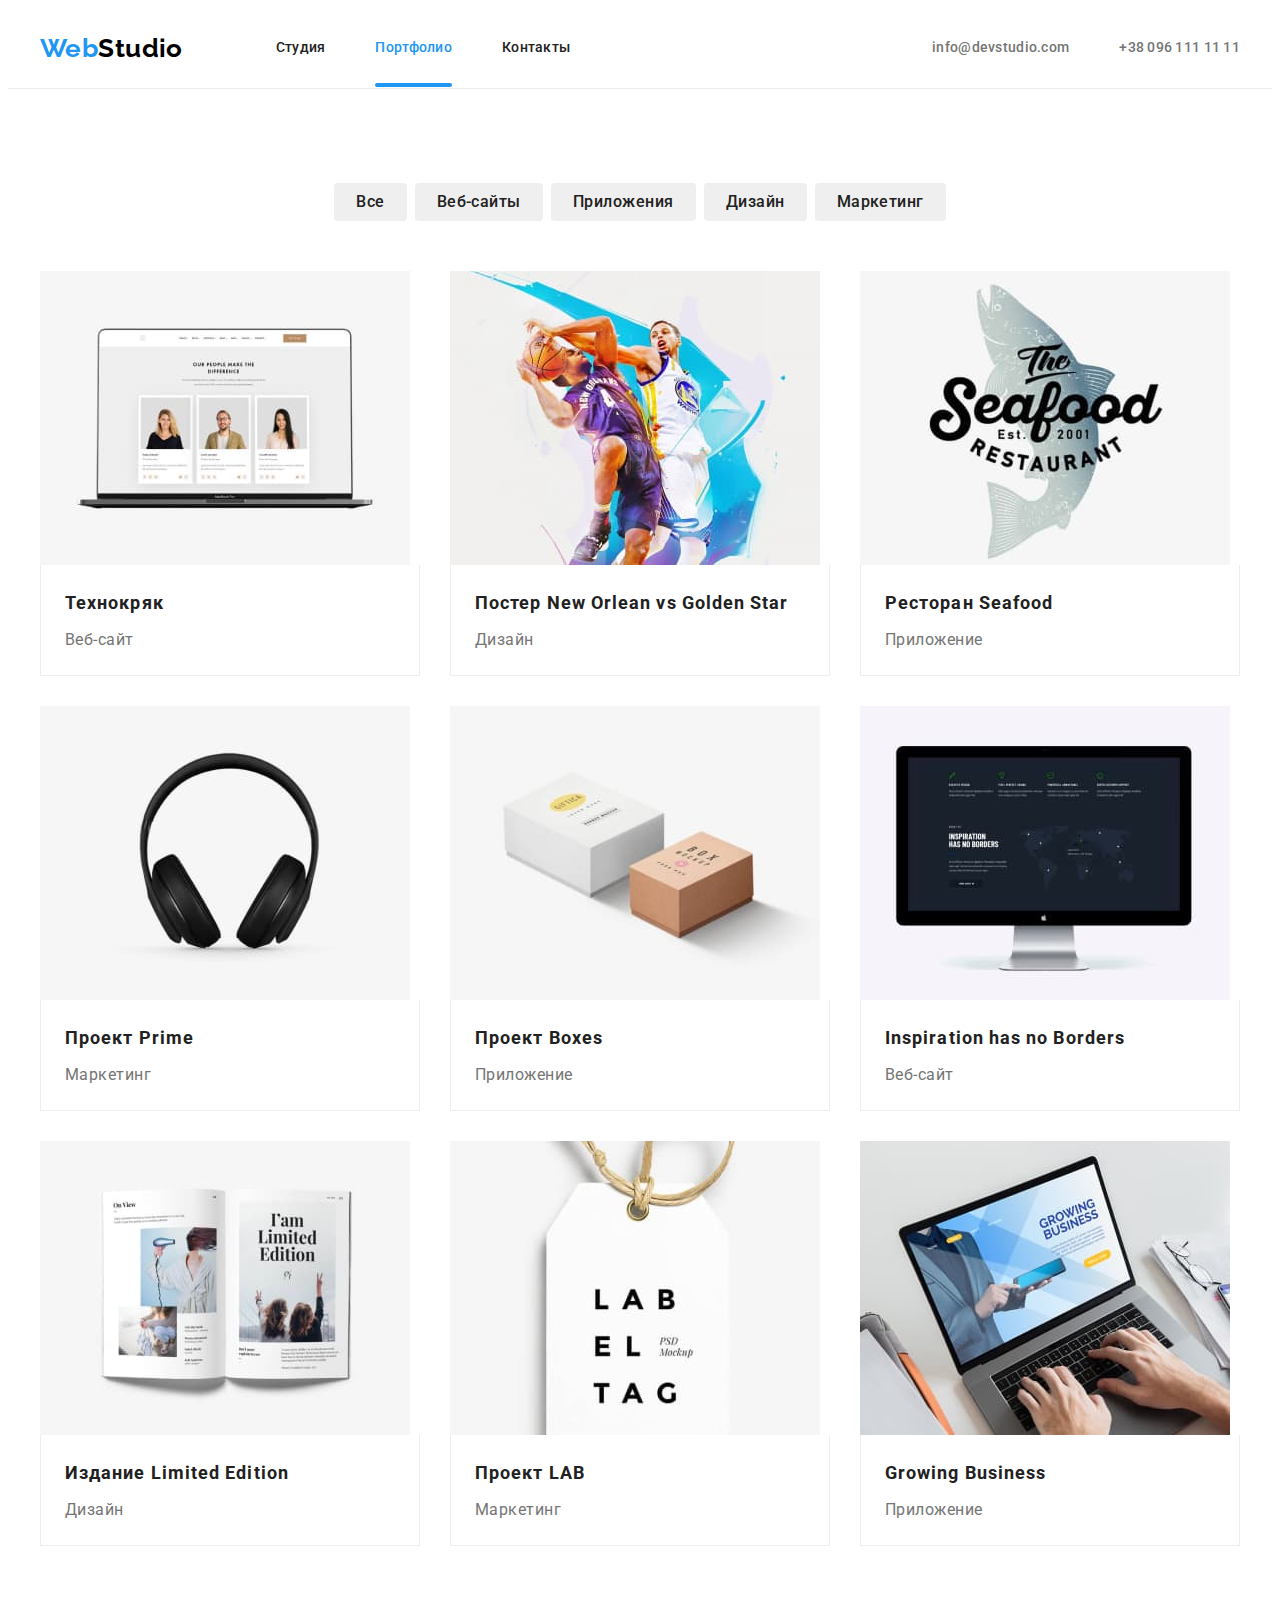
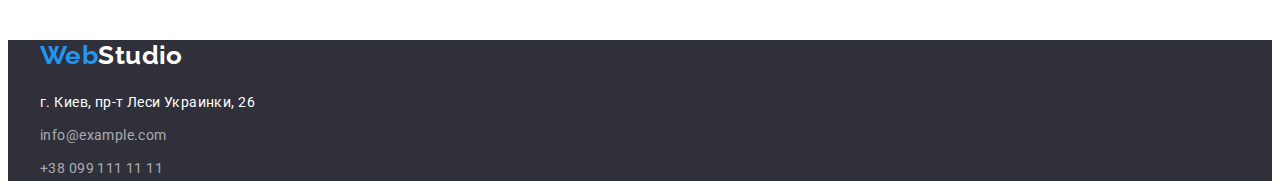
==== portfolio.html @ 945c83c6 "Add animations" ====
<!DOCTYPE html>
<html lang="ru">
  <head>
    <meta charset="UTF-8" />
    <meta http-equiv="X-UA-Compatible" content="IE=edge" />
    <meta name="viewport" content="width=device-width, initial-scale=1.0" />
    <title>Go item 1</title>
    <link rel="preconnect" href="https://fonts.googleapis.com" />
    <link rel="preconnect" href="https://fonts.gstatic.com" crossorigin />
    <link
      href="https://fonts.googleapis.com/css2?family=Raleway:wght@700&family=Roboto:wght@300;400;500;700;900&display=swap"
      rel="stylesheet"
    />
    <link
      rel="stylesheet"
      href="https://cdnjs.cloudflare.com/ajax/libs/modern-normalize/1.1.0/modern-normalize.min.css"
      integrity="sha512-wpPYUAdjBVSE4KJnH1VR1HeZfpl1ub8YT/NKx4PuQ5NmX2tKuGu6U/JRp5y+Y8XG2tV+wKQpNHVUX03MfMFn9Q=="
      crossorigin="anonymous"
      referrerpolicy="no-referrer"
    />
    <!-- <link rel="stylesheet" href="./css/normalize.css" /> -->
    <link rel="stylesheet" href="./css/style.css" />
  </head>
  <body>
    <!-- =================== HEADER =================== -->
    <header class="page-header">
      <div class="container page-header-container">
        <nav class="navigation">
          <!-- логотип -->
          <a class="logo logo-theme-light link-reset" href="index.html" lang="en"
            ><span class="logo-prefix">Web</span>Studio</a
          >
          <!-- Список новігації -->
          <ul class="menu list-reset">
            <li class="menu-item">
              <a class="menu-link link-reset" href="index.html">Студия</a>
            </li>
            <li class="menu-item">
              <a class="menu-link link-reset page-active" href="portfolio.html">Портфолио</a>
            </li>
            <li class="menu-item">
              <a class="menu-link link-reset" href="#contacts">Контакты</a>
            </li>
          </ul>
        </nav>
        <!-- список контактів в header -->
        <ul class="page-header-contacts-list list-reset">
          <li class="page-header-contacts-list-item">
            <a class="mail-link link-reset" href="mailto:info@devstudio.com" lang="en"
              >info@devstudio.com</a
            >
          </li>
          <li class="page-header-contacts-list-item">
            <a class="tel-link link-reset" href="tel:+380961111111">+38 096 111 11 11</a>
          </li>
        </ul>
      </div>
    </header>
    <!-- =================== /HEADER =================== -->
    <!-- =================== MAIN PORTFOLIO =================== -->
    <main class="portfolio-main">
      <section class="section">
        <h2 class="section-portfolio-title">Портфолио</h2>
        <div class="container">
          <ul class="filter-list list-reset">
            <li class="filter-list-item">
              <button class="filter-btn" type="button">Все</button>
            </li>
            <li class="filter-list-item">
              <button class="filter-btn" type="button">Веб-сайты</button>
            </li>
            <li class="filter-list-item">
              <button class="filter-btn" type="button">Приложения</button>
            </li>
            <li class="filter-list-item">
              <button class="filter-btn" type="button">Дизайн</button>
            </li>
            <li class="filter-list-item">
              <button class="filter-btn" type="button">Маркетинг</button>
            </li>
          </ul>
        </div>
        <div class="container">
          <ul class="portfolio-list list-reset">
            <li class="portfolio-list-item">
              <img
                class="portfolio-img"
                src="./images/portfolio/portfolio-img-0.jpg"
                alt=""
                width="370"
                height="294"
              />
              <div class="portfolio-content-wrapper">
                <h3 class="portfolio-title">Технокряк</h3>
                <p class="portfolio-description">Веб-сайт</p>
              </div>
            </li>
            <li class="portfolio-list-item">
              <img
                class="portfolio-img"
                src="./images/portfolio/portfolio-img-1.jpg"
                alt=""
                width="370"
                height="294"
              />
              <div class="portfolio-content-wrapper">
                <h3 class="portfolio-title">Постер New Orlean vs Golden Star</h3>
                <p class="portfolio-description">Дизайн</p>
              </div>
            </li>
            <li class="portfolio-list-item">
              <img
                class="portfolio-img"
                src="./images/portfolio/portfolio-img-2.jpg"
                alt=""
                width="370"
                height="294"
              />
              <div class="portfolio-content-wrapper">
                <h3 class="portfolio-title">Ресторан Seafood</h3>
                <p class="portfolio-description">Приложение</p>
              </div>
            </li>
            <li class="portfolio-list-item">
              <img
                class="portfolio-img"
                src="./images/portfolio/portfolio-img-3.jpg"
                alt=""
                width="370"
                height="294"
              />
              <div class="portfolio-content-wrapper">
                <h3 class="portfolio-title">Проект Prime</h3>
                <p class="portfolio-description">Маркетинг</p>
              </div>
            </li>
            <li class="portfolio-list-item">
              <img
                class="portfolio-img"
                src="./images/portfolio/portfolio-img-4.jpg"
                alt=""
                width="370"
                height="294"
              />
              <div class="portfolio-content-wrapper">
                <h3 class="portfolio-title">Проект Boxes</h3>
                <p class="portfolio-description">Приложение</p>
              </div>
            </li>
            <li class="portfolio-list-item">
              <img
                class="portfolio-img"
                src="./images/portfolio/portfolio-img-5.jpg"
                alt=""
                width="370"
                height="294"
              />
              <div class="portfolio-content-wrapper">
                <h3 class="portfolio-title">Inspiration has no Borders</h3>
                <p class="portfolio-description">Веб-сайт</p>
              </div>
            </li>
            <li class="portfolio-list-item">
              <img
                class="portfolio-img"
                src="./images/portfolio/portfolio-img-6.jpg"
                alt=""
                width="370"
                height="294"
              />
              <div class="portfolio-content-wrapper">
                <h3 class="portfolio-title">Издание Limited Edition</h3>
                <p class="portfolio-description">Дизайн</p>
              </div>
            </li>
            <li class="portfolio-list-item">
              <img
                class="portfolio-img"
                src="./images/portfolio/portfolio-img-7.jpg"
                alt=""
                width="370"
                height="294"
              />
              <div class="portfolio-content-wrapper">
                <h3 class="portfolio-title">Проект LAB</h3>
                <p class="portfolio-description">Маркетинг</p>
              </div>
            </li>
            <li class="portfolio-list-item">
              <img
                class="portfolio-img"
                src="./images/portfolio/portfolio-img-8.jpg"
                alt=""
                width="370"
                height="294"
              />
              <div class="portfolio-content-wrapper">
                <h3 class="portfolio-title">Growing Business</h3>
                <p class="portfolio-description">Приложение</p>
              </div>
            </li>
          </ul>
        </div>
      </section>
    </main>
    <!-- =================== /MAIN PORTFOLIO =================== -->
    <!-- =================== FOOTER =================== -->
    <footer class="footer">
      <!-- логотип -->
      <div class="container">
        <a class="logo logo-theme-dark link-reset" href="index.html" lang="en"
          ><span class="logo-prefix">Web</span>Studio</a
        >
        <address class="contacts" id="contacts">
          <ul class="contacts-list list-reset">
            <li class="contacts-list-item">
              <a
                class="footer-addres-link link-reset"
                href="https://goo.gl/maps/Z5ZoZH5XXQF2UGuZ8"
                target="_blank"
                rel="noopener noreferrre"
                >г. Киев, пр-т Леси Украинки, 26</a
              >
            </li>
            <li class="contacts-list-item">
              <a class="footer-mail-link link-reset" href="mailto:info@example.com" lang="en"
                >info@example.com</a
              >
            </li>
            <li class="contacts-list-item">
              <a class="footer-tel-link link-reset" href="tel:+380991111111">+38 099 111 11 11</a>
            </li>
          </ul>
        </address>
      </div>
    </footer>
    <!-- =================== /FOOTER =================== -->
    <script src="./script/js.js"></script>
  </body>
</html>
---- css/style.css ----
:root {
  --accent-color: #2196f3; /* колір фокусу */
  --title-color: #ffffff; /* колір головного заголовку */
  --subtitle-color: #212121; /* колір підзаголовків */
  --description-color: #757575; /* колір текстів */
  --title-background-color: #2f303a; /* колір фону основного заголовку */
  --portfolio-background-color: #e5e5e5; /* колір фону portfolio-main */
  --card-items: 3; /* кількість карток в ряду */
  --card-indent: 30px; /* дистанція між картками */
}
/* ============================= RESET STYLES ============================= */
.list-reset {
  list-style: none;
}
.link-reset {
  text-decoration: none;
}
h1,
h2,
h3,
h4,
h5,
h6,
p {
  margin-top: 0;
  margin-bottom: 0;
}
ul,
ol {
  margin-top: 0;
  margin-bottom: 0;
  padding-left: 0;
}
img {
  display: block;
}
button {
  cursor: pointer;
}
address {
  font-style: normal;
}
/* ============================= /RESET STYLES ============================= */
/* ============================= GENERAL STYLES ============================= */
body {
  font-family: 'Roboto', sans-serif;
  color: var(--description-color);
  font-size: 14px;
  letter-spacing: 0.03em;
  line-height: 1.14;
  min-width: 1200px;
}
.container {
  width: 1200px;
  margin-left: auto;
  margin-right: auto;
  padding-left: 15px;
  padding-right: 15px;
}
/* ============================= /GENERAL STYLES ============================= */
/* ============================= COMPONENTS ============================= */
.logo {
  display: inline-block;
  font-family: 'Raleway', sans-serif;
  font-weight: 700;
  font-size: 26px;
  line-height: 1.19;
}
.logo-theme-light {
  margin-right: 93px;
  color: #000000;
}
.logo-theme-dark {
  margin-bottom: 20px;
  color: var(--title-color);
}
.logo-prefix {
  color: var(--accent-color);
}
.section {
  padding-top: 94px;
  padding-bottom: 94px;
}
.section-title {
  margin-bottom: 50px;
  font-weight: 700;
  font-size: 36px;
  line-height: 1.17;
  text-align: center;
  color: var(--subtitle-color);
}
.social-list {
  display: flex;
  justify-content: center;
  align-items: center;
}
.social-list-item:not(:last-child) {
  margin-right: 10px;
}
.social-list-link {
  display: flex;
  justify-content: center;
  align-items: center;
  width: 44px;
  height: 44px;
  border-radius: 50%;
  background-color: var(--title-color);
  transition: background-color 1000ms cubic-bezier(0.23, 1, 0.32, 1);
}
.social-list-link:hover,
.social-list-link:focus {
  background-color: var(--accent-color);
  transition: background-color 1000ms cubic-bezier(0.23, 1, 0.32, 1);
}
.social-list-link:hover .social-list-icon,
.social-list-link:focus .social-list-icon {
  fill: var(--title-color);
  transition: fill 1000ms cubic-bezier(0.23, 1, 0.32, 1);
}
.social-list-icon {
  width: 20px;
  height: 20px;
  fill: #afb1b8;
  transition: fill 1000ms cubic-bezier(0.23, 1, 0.32, 1);
}
/* ============================= /COMPONENTS ============================= */
/* ============================= HEADER ============================= */
.page-header {
  display: flex;
  align-items: center;
  min-height: 80px;
  border-bottom: 1px solid #ececec;
}
.page-header-container {
  display: flex;
  align-items: center;
  justify-content: space-between;
}
.navigation {
  display: flex;
  align-items: center;
}
.menu {
  display: flex;
  align-items: center;
}
.menu-item:not(:last-child) {
  margin-right: 50px;
}
.menu-link {
  position: relative;
  padding-top: 32px;
  padding-bottom: 32px;
  font-weight: 500;
  letter-spacing: 0.02em;
  color: var(--subtitle-color);
  transition: color 1000ms cubic-bezier(0.23, 1, 0.32, 1);
}
.menu-link:hover,
.menu-link:focus {
  color: var(--accent-color);
  transition: color 1000ms cubic-bezier(0.23, 1, 0.32, 1);
}
.page-active {
  color: var(--accent-color);
}
.menu-link::after,
.menu-link::after,
.page-active::after {
  content: '';
  position: absolute;
  display: block;
  bottom: 40%;
  left: 50%;
  right: 50%;
  border: 2px var(--accent-color) solid;
  border-radius: 2px;
  background-color: var(--accent-color);
  opacity: 0;
  transition: opacity 1000ms cubic-bezier(0.23, 1, 0.32, 1), bottom 500ms linear, left 500ms linear,
    right 500ms linear;
}
.menu-link:hover::after,
.menu-link:focus::after,
.page-active::after {
  opacity: 1;
  bottom: 0%;
  left: 0;
  right: 0;
  transition: opacity 1000ms cubic-bezier(0.23, 1, 0.32, 1), bottom 500ms linear, left 500ms linear,
    right 500ms linear;
}
.page-header-contacts-list {
  display: flex;
  align-items: center;
}
.page-header-contacts-list-item:first-child {
  margin-right: 50px;
}
.mail-link,
.tel-link {
  display: flex;
  align-items: center;
  font-weight: 500;
  letter-spacing: 0.02em;
  color: var(--description-color);
  fill: var(--description-color);
}
.mail-link:hover,
.mail-link:focus,
.tel-link:hover,
.tel-link:focus {
  color: var(--accent-color);
  fill: var(--accent-color);
}
.mail-icon,
.tel-icon {
  margin-right: 10px;
}
/* ============================= /HEADER ============================= */
/* .main {
} */
/* ============================= HERO ============================= */
/* .hero{
} */
.hero-container {
  display: flex;
  flex-direction: column;
  align-items: center;
  width: 1600px;
  height: 600px;
  padding-top: 200px;
  padding-bottom: 200px;
  background-color: var(--title-background-color);
  background-image: linear-gradient(rgba(47, 48, 58, 0.4), rgba(47, 48, 58, 0.4)),
    url('../images/hero/nero-background.jpg');
  background-repeat: no-repeat;
  background-position: center;
  background-size: contain;
}
.hero-title {
  width: 696px;
  margin-bottom: 30px;
  color: var(--title-color);
  font-weight: 900;
  font-size: 44px;
  line-height: 1.36;
  text-align: center;
  letter-spacing: 0.06em;
  text-transform: uppercase;
}
.hero-button {
  min-width: 200px;
  border: none;
  box-shadow: 0px 4px 4px rgba(0, 0, 0, 0.15);
  border-radius: 4px;
  padding: 8px 30px;
  color: var(--title-color);
  background-color: var(--accent-color);
  font-weight: 700;
  font-size: 16px;
  line-height: 1.88;
  letter-spacing: 0.06em;
  cursor: pointer;
}
.hero-button:hover,
.hero-button:focus {
  background-color: #188ce8;
}
/* ============================= /HERO ============================= */
/* ============================= BENEFITS ============================= */
.benefits-section-title {
  display: none;
}
.benefits {
  display: flex;
  margin-left: calc(-1 * var(--card-indent));
  margin-top: calc(-1 * var(--card-indent));
}
.benefits-card {
  margin-left: var(--card-indent);
  margin-top: var(--card-indent);
  --card-items: 4;
  width: calc((100% - var(--card-indent) * var(--card-items)) / var(--card-items));
}
.benefits-icon-wrapper {
  padding-left: calc((100% - 70px) / 2);
  padding-top: 25px;
  padding-bottom: 25px;
  margin-bottom: 30px;
  background: #f5f4fa;
  border-radius: 4px;
}
.benefits-card:hover .benefits-icon,
.benefits-card:hover .benefits-icon {
  transform: scale(1.25);
  transition: transform 500ms ease;
}
.benefits-icon {
  width: 70px;
  height: 70px;
  transform: scale(1);
}
.benefits-title {
  margin-bottom: 10px;
  color: var(--subtitle-color);
  font-weight: 700;
  text-transform: uppercase;
}
.benefits-description {
  line-height: 1.71;
}
/* ============================= /BENEFITS ============================= */
/* ============================= OUR WORKS ============================= */
.our-works-section {
  padding-top: 0;
}
.our-works {
  display: flex;
  flex-wrap: wrap;
  margin-left: calc(-1 * var(--card-indent));
  margin-top: calc(-1 * var(--card-indent));
}
.our-works-card {
  position: relative;
  overflow: hidden;
  margin-left: var(--card-indent);
  margin-top: var(--card-indent);
  width: calc((100% - var(--card-indent) * var(--card-items)) / var(--card-items));
}
.our-works-img {
  transform: scale(1);
}
.our-works-description {
  display: flex;
  align-items: center;
  justify-content: center;
  position: absolute;
  bottom: 0;
  width: 100%;
  height: 70px;
  background-color: rgba(47, 48, 58, 0.8);
  font-weight: 700;
  text-transform: uppercase;
  color: var(--title-color);
  transform: translateY(100%);
}
.our-works-card:hover .our-works-description,
.our-works-card:focus .our-works-description {
  transform: translateY(0);
  transition: transform 500ms;
}
.our-works-card:hover .our-works-img,
.our-works-card:focus .our-works-img {
  transform: scale(1.05);
  transition: transform 500ms;
}
/* ============================= /OUR WORKS ============================= */
/* ============================= EMPLOYEES ============================= */
.employees-section {
  /* min-width: 1200px; */
  background-color: #f5f4fa;
}
.employees {
  display: flex;
  flex-wrap: wrap;
  margin-left: calc(-1 * var(--card-indent));
  margin-top: calc(-1 * var(--card-indent));
}
.employees-card {
  padding-bottom: 30px;
  margin-left: var(--card-indent);
  margin-top: var(--card-indent);
  --card-items: 4;
  width: calc((100% - var(--card-indent) * var(--card-items)) / var(--card-items));
  background: #ffffff;
  /* material shadow v1 */

  box-shadow: 0px 1px 3px rgba(0, 0, 0, 0.12), 0px 1px 1px rgba(0, 0, 0, 0.14),
    0px 2px 1px rgba(0, 0, 0, 0.2);
  border-radius: 0px 0px 4px 4px;
  transform: scale(1);
  transition: transform 500ms ease;
}
.employees-card:hover,
.employees-card:focus {
  transform: scale(1.05);
  transition: transform 500ms ease;
}
.employees-photo {
  margin-bottom: 30px;
}
.employees-name {
  margin-bottom: 10px;
  font-weight: 500;
  font-size: 16px;
  line-height: 1.19;
  text-align: center;
  color: var(--subtitle-color);
}
.employees-position {
  margin-bottom: 16px;
  font-size: 16px;
  line-height: 1.19;
  text-align: center;
  color: var(--description-color);
}
/* ============================= /EMPLOYEES ============================= */
/* ============================= CLIENTS ============================= */
.clients-list {
  display: flex;
  justify-content: space-between;
}
/* .clients-list-item {
} */
.clients-list-link {
  display: flex;
  justify-content: center;
  align-items: center;
  width: 170px;
  height: 92px;
  border: 1px #afb1b8 solid;
  border-radius: 4px;
}
.clients-list-link:hover,
.clients-list-link:focus {
  border-color: var(--accent-color);
}
.clients-list-icon {
  width: 106px;
  height: 60px;
  fill: #afb1b8;
  transform: scale(1);
}
.clients-list-link:hover .clients-list-icon,
.clients-list-link:focus .clients-list-icon {
  fill: var(--accent-color);
  transform: scale(1.25);
  transition: transform 500ms ease;
}

/* ============================= CLIENTS ============================= */

/* ============================= FOOTER ============================= */
.footer {
  /* min-width: 1200px; */
  background-color: var(--title-background-color);
}
.footer-container {
  display: flex;
}
.footer-logo-address-container {
  padding-top: 60px;
  padding-bottom: 60px;
  margin-right: 70px;
}
/* .contacts {
} */
.contacts-list {
  margin-right: 70px;
}
.contacts-list-item:not(:last-child) {
  margin-bottom: 9px;
}
.footer-addres-link {
  font-style: normal;
  font-weight: 400;
  line-height: 1.71;
  color: var(--title-color);
}
.footer-mail-link,
.footer-tel-link {
  font-style: normal;
  font-weight: 400;
  line-height: 1.71;
  color: rgba(255, 255, 255, 0.6);
}
.footer-social-list-container {
  padding-top: 72px;
}
.footer-social-list-description {
  font-family: 'Roboto', sans-serif;
  font-style: normal;
  font-weight: 700;
  font-size: 14px;
  line-height: 1.14;
  letter-spacing: 0.03em;
  text-transform: uppercase;
  color: var(--title-color);
  margin-bottom: 20px;
}
.footer-social-list {
  display: flex;
  justify-content: center;
}
.footer-social-list-item:not(:last-child) {
  margin-right: 10px;
}
.footer-social-list-link {
  display: flex;
  justify-content: center;
  align-items: center;
  width: 44px;
  height: 44px;
  border-radius: 50%;
  background-color: rgba(255, 255, 255, 0.1);
}
.footer-social-list-link:hover,
.footer-social-list-link:focus {
  background-color: var(--accent-color);
}
.footer-social-list-icon {
  width: 20px;
  height: 20px;
  fill: var(--title-color);
}
/* ============================= /FOOTER ============================= */
/* ============================= PAGE PORTFOLIO ============================= */
/*.portfolio-main {
}*/
.section-portfolio-title {
  display: none;
}
.filter-list {
  display: flex;
  justify-content: center;
}
.filter-list-item:not(:last-child) {
  margin-bottom: 50px;
  margin-right: 8px;
}
.filter-btn {
  padding: 6px 22px;
  font-family: 'Roboto', sans-serif;
  font-style: normal;
  font-weight: 500;
  font-size: 16px;
  line-height: 1.63;
  letter-spacing: 0.03em;
  text-align: center;
  color: var(--subtitle-color);
  cursor: pointer;
  border: none;
  border-radius: 4px;
}
.filter-btn:hover,
.filter-btn:focus {
  background-color: var(--accent-color);
  color: var(--title-color);
  box-shadow: 0px 3px 1px rgba(0, 0, 0, 0.1), 0px 1px 2px rgba(0, 0, 0, 0.08),
    0px 2px 2px rgba(0, 0, 0, 0.12);
}

.portfolio-list {
  display: flex;
  flex-wrap: wrap;
  margin-left: calc(-1 * var(--card-indent));
  margin-top: calc(-1 * var(--card-indent));
}
.portfolio-list-item {
  margin-left: var(--card-indent);
  margin-top: var(--card-indent);
  width: calc((100% - var(--card-indent) * var(--card-items)) / var(--card-items));
}
.portfolio-list-item:hover,
.portfolio-list-item:focus {
  box-shadow: 0px 1px 1px rgba(0, 0, 0, 0.12), 0px 4px 4px rgba(0, 0, 0, 0.06),
    1px 4px 6px rgba(0, 0, 0, 0.16);
}
/* .portfolio-img {
} */
.portfolio-content-wrapper {
  padding: 20px 24px;

  border: 1px solid #eeeeee;
  border-top: 0;
}
.portfolio-title {
  margin-bottom: 4px;
  font-family: 'Roboto', sans-serif;
  font-style: normal;
  font-weight: 700;
  font-size: 18px;
  line-height: 2;
  letter-spacing: 0.06em;
  color: var(--subtitle-color);
}
.portfolio-description {
  font-family: 'Roboto', sans-serif;
  font-style: normal;
  font-weight: 400;
  font-size: 16px;
  line-height: 1.88;
  letter-spacing: 0.03em;
  color: var(--description-color);
}
/* ============================= /PAGE PORTFOLIO ============================= */
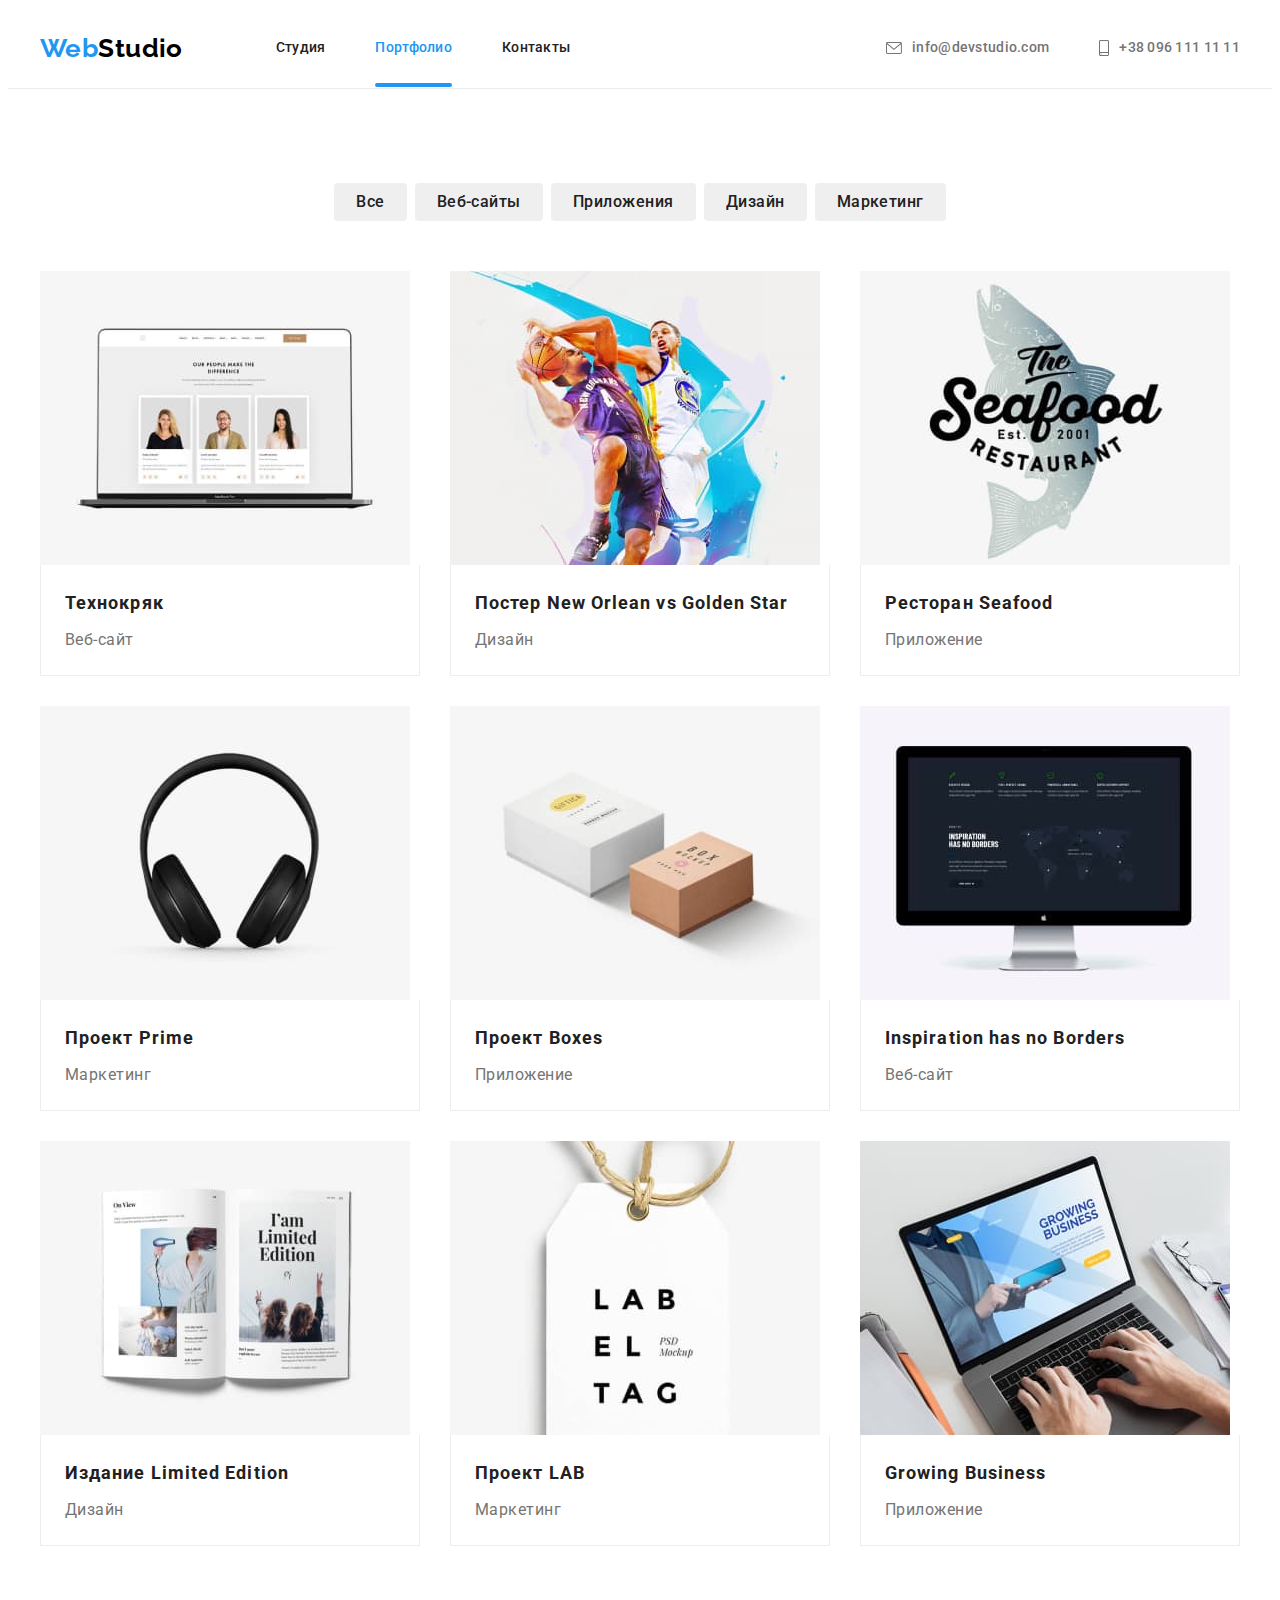
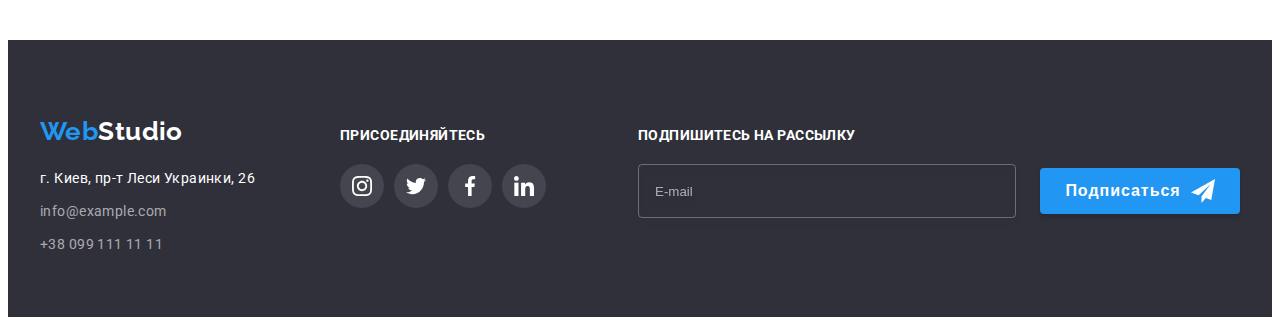
==== commit 0632536a: "End hw 5" ====
--- a/portfolio.html
+++ b/portfolio.html
@@ -46,12 +46,20 @@
         <!-- список контактів в header -->
         <ul class="page-header-contacts-list list-reset">
           <li class="page-header-contacts-list-item">
-            <a class="mail-link link-reset" href="mailto:info@devstudio.com" lang="en"
-              >info@devstudio.com</a
-            >
+            <a class="mail-link link-reset" href="mailto:info@devstudio.com" lang="en">
+              <svg class="mail-icon" width="16" height="12">
+                <use href="./images/sprite.svg#envelope"></use>
+              </svg>
+              info@devstudio.com
+            </a>
           </li>
           <li class="page-header-contacts-list-item">
-            <a class="tel-link link-reset" href="tel:+380961111111">+38 096 111 11 11</a>
+            <a class="tel-link link-reset" href="tel:+380961111111">
+              <svg class="tel-icon" width="10" height="16">
+                <use href="./images/sprite.svg#smartphone"></use>
+              </svg>
+              +38 096 111 11 11</a
+            >
           </li>
         </ul>
       </div>
@@ -83,119 +91,182 @@
         <div class="container">
           <ul class="portfolio-list list-reset">
             <li class="portfolio-list-item">
-              <img
-                class="portfolio-img"
-                src="./images/portfolio/portfolio-img-0.jpg"
-                alt=""
-                width="370"
-                height="294"
-              />
+              <div class="portfolio-img-wrapper">
+                <img
+                  class="portfolio-img"
+                  src="./images/portfolio/portfolio-img-0.jpg"
+                  alt="Открытый ноутбук"
+                  width="370"
+                  height="294"
+                />
+                <p class="portfolio-overlay">
+                  Ресурс предлагает комплексные предложения с разным уровнем функционала и сервисов.
+                  Все это позволит посетителю получить исчерпывающие сведения о компании или частном
+                  лице.
+                </p>
+              </div>
               <div class="portfolio-content-wrapper">
                 <h3 class="portfolio-title">Технокряк</h3>
                 <p class="portfolio-description">Веб-сайт</p>
               </div>
             </li>
             <li class="portfolio-list-item">
-              <img
-                class="portfolio-img"
-                src="./images/portfolio/portfolio-img-1.jpg"
-                alt=""
-                width="370"
-                height="294"
-              />
-              <div class="portfolio-content-wrapper">
-                <h3 class="portfolio-title">Постер New Orlean vs Golden Star</h3>
+              <div class="portfolio-img-wrapper">
+                <img
+                  class="portfolio-img"
+                  src="./images/portfolio/portfolio-img-1.jpg"
+                  alt="Два баскетболиста с мячем в прежке"
+                  width="370"
+                  height="294"
+                />
+                <p class="portfolio-overlay">
+                  Ресурс предлагает комплексные предложения с разным уровнем функционала и сервисов.
+                  Все это позволит посетителю получить исчерпывающие сведения о компании или частном
+                  лице.
+                </p>
+              </div>
+              <div class="portfolio-content-wrapper">
+                <h3 class="portfolio-title">Постер&nbsp;<span lang="en">New Orlean vs Golden Star</span></h3>
                 <p class="portfolio-description">Дизайн</p>
               </div>
             </li>
             <li class="portfolio-list-item">
-              <img
-                class="portfolio-img"
-                src="./images/portfolio/portfolio-img-2.jpg"
-                alt=""
-                width="370"
-                height="294"
-              />
-              <div class="portfolio-content-wrapper">
-                <h3 class="portfolio-title">Ресторан Seafood</h3>
+              <div class="portfolio-img-wrapper">
+                <img
+                  class="portfolio-img"
+                  src="./images/portfolio/portfolio-img-2.jpg"
+                  alt="Название ресторана на фоне лосося"
+                  width="370"
+                  height="294"
+                />
+                <p class="portfolio-overlay">
+                  Ресурс предлагает комплексные предложения с разным уровнем функционала и сервисов.
+                  Все это позволит посетителю получить исчерпывающие сведения о компании или частном
+                  лице.
+                </p>
+              </div>
+              <div class="portfolio-content-wrapper">
+                <h3 class="portfolio-title">Ресторан&nbsp;<span lang="en">Seafood</span></h3>
                 <p class="portfolio-description">Приложение</p>
               </div>
             </li>
             <li class="portfolio-list-item">
-              <img
-                class="portfolio-img"
-                src="./images/portfolio/portfolio-img-3.jpg"
-                alt=""
-                width="370"
-                height="294"
-              />
-              <div class="portfolio-content-wrapper">
-                <h3 class="portfolio-title">Проект Prime</h3>
+              <div class="portfolio-img-wrapper">
+                <img
+                  class="portfolio-img"
+                  src="./images/portfolio/portfolio-img-3.jpg"
+                  alt="Наушники полноразмерные черного цвета"
+                  width="370"
+                  height="294"
+                />
+                <p class="portfolio-overlay">
+                  Ресурс предлагает комплексные предложения с разным уровнем функционала и сервисов.
+                  Все это позволит посетителю получить исчерпывающие сведения о компании или частном
+                  лице.
+                </p>
+              </div>
+              <div class="portfolio-content-wrapper">
+                <h3 class="portfolio-title">Проект&nbsp;<span lang="en">Prime</span></h3>
                 <p class="portfolio-description">Маркетинг</p>
               </div>
             </li>
             <li class="portfolio-list-item">
-              <img
-                class="portfolio-img"
-                src="./images/portfolio/portfolio-img-4.jpg"
-                alt=""
-                width="370"
-                height="294"
-              />
-              <div class="portfolio-content-wrapper">
-                <h3 class="portfolio-title">Проект Boxes</h3>
+              <div class="portfolio-img-wrapper">
+                <img
+                  class="portfolio-img"
+                  src="./images/portfolio/portfolio-img-4.jpg"
+                  alt="Две картонные коробки"
+                  width="370"
+                  height="294"
+                />
+                <p class="portfolio-overlay">
+                  Ресурс предлагает комплексные предложения с разным уровнем функционала и сервисов.
+                  Все это позволит посетителю получить исчерпывающие сведения о компании или частном
+                  лице.
+                </p>
+              </div>
+              <div class="portfolio-content-wrapper">
+                <h3 class="portfolio-title">Проект&nbsp;<span lang="en">Boxes</span></h3>
                 <p class="portfolio-description">Приложение</p>
               </div>
             </li>
             <li class="portfolio-list-item">
-              <img
-                class="portfolio-img"
-                src="./images/portfolio/portfolio-img-5.jpg"
-                alt=""
-                width="370"
-                height="294"
-              />
-              <div class="portfolio-content-wrapper">
-                <h3 class="portfolio-title">Inspiration has no Borders</h3>
+              <div class="portfolio-img-wrapper">
+                <img
+                  class="portfolio-img"
+                  src="./images/portfolio/portfolio-img-5.jpg"
+                  alt=""
+                  width="370"
+                  height="294"
+                />
+                <p class="portfolio-overlay">
+                  Ресурс предлагает комплексные предложения с разным уровнем функционала и сервисов.
+                  Все это позволит посетителю получить исчерпывающие сведения о компании или частном
+                  лице.
+                </p>
+              </div>
+              <div class="portfolio-content-wrapper">
+                <h3 class="portfolio-title" lang="en">Inspiration has no Borders</h3>
                 <p class="portfolio-description">Веб-сайт</p>
               </div>
             </li>
             <li class="portfolio-list-item">
-              <img
-                class="portfolio-img"
-                src="./images/portfolio/portfolio-img-6.jpg"
-                alt=""
-                width="370"
-                height="294"
-              />
-              <div class="portfolio-content-wrapper">
-                <h3 class="portfolio-title">Издание Limited Edition</h3>
+              <div class="portfolio-img-wrapper">
+                <img
+                  class="portfolio-img"
+                  src="./images/portfolio/portfolio-img-6.jpg"
+                  alt=""
+                  width="370"
+                  height="294"
+                />
+                <p class="portfolio-overlay">
+                  Ресурс предлагает комплексные предложения с разным уровнем функционала и сервисов.
+                  Все это позволит посетителю получить исчерпывающие сведения о компании или частном
+                  лице.
+                </p>
+              </div>
+              <div class="portfolio-content-wrapper">
+                <h3 class="portfolio-title">Издание&nbsp;<span lang="en">Limited Edition</span></h3>
                 <p class="portfolio-description">Дизайн</p>
               </div>
             </li>
             <li class="portfolio-list-item">
-              <img
-                class="portfolio-img"
-                src="./images/portfolio/portfolio-img-7.jpg"
-                alt=""
-                width="370"
-                height="294"
-              />
-              <div class="portfolio-content-wrapper">
-                <h3 class="portfolio-title">Проект LAB</h3>
+              <div class="portfolio-img-wrapper">
+                <img
+                  class="portfolio-img"
+                  src="./images/portfolio/portfolio-img-7.jpg"
+                  alt=""
+                  width="370"
+                  height="294"
+                />
+                <p class="portfolio-overlay">
+                  Ресурс предлагает комплексные предложения с разным уровнем функционала и сервисов.
+                  Все это позволит посетителю получить исчерпывающие сведения о компании или частном
+                  лице.
+                </p>
+              </div>
+              <div class="portfolio-content-wrapper">
+                <h3 class="portfolio-title">Проект&nbsp;<span lang="en">LAB</h3>
                 <p class="portfolio-description">Маркетинг</p>
               </div>
             </li>
             <li class="portfolio-list-item">
-              <img
-                class="portfolio-img"
-                src="./images/portfolio/portfolio-img-8.jpg"
-                alt=""
-                width="370"
-                height="294"
-              />
-              <div class="portfolio-content-wrapper">
-                <h3 class="portfolio-title">Growing Business</h3>
+              <div class="portfolio-img-wrapper">
+                <img
+                  class="portfolio-img"
+                  src="./images/portfolio/portfolio-img-8.jpg"
+                  alt=""
+                  width="370"
+                  height="294"
+                />
+                <p class="portfolio-overlay">
+                  Ресурс предлагает комплексные предложения с разным уровнем функционала и сервисов.
+                  Все это позволит посетителю получить исчерпывающие сведения о компании или частном
+                  лице.
+                </p>
+              </div>
+              <div class="portfolio-content-wrapper">
+                <h3 class="portfolio-title" lang="en">Growing Business</h3>
                 <p class="portfolio-description">Приложение</p>
               </div>
             </li>
@@ -205,33 +276,88 @@
     </main>
     <!-- =================== /MAIN PORTFOLIO =================== -->
     <!-- =================== FOOTER =================== -->
-    <footer class="footer">
+    <footer class="footer">&nbsp;
       <!-- логотип -->
-      <div class="container">
-        <a class="logo logo-theme-dark link-reset" href="index.html" lang="en"
-          ><span class="logo-prefix">Web</span>Studio</a
-        >
-        <address class="contacts" id="contacts">
-          <ul class="contacts-list list-reset">
-            <li class="contacts-list-item">
-              <a
-                class="footer-addres-link link-reset"
-                href="https://goo.gl/maps/Z5ZoZH5XXQF2UGuZ8"
-                target="_blank"
-                rel="noopener noreferrre"
-                >г. Киев, пр-т Леси Украинки, 26</a
-              >
-            </li>
-            <li class="contacts-list-item">
-              <a class="footer-mail-link link-reset" href="mailto:info@example.com" lang="en"
-                >info@example.com</a
-              >
-            </li>
-            <li class="contacts-list-item">
-              <a class="footer-tel-link link-reset" href="tel:+380991111111">+38 099 111 11 11</a>
+      <div class="footer-container container">
+        <div class="footer-logo-address-container">
+          <a class="logo logo-theme-dark link-reset" href="index.html" lang="en"
+            ><span class="logo-prefix">Web</span>Studio</a
+          >
+          <address class="contacts" id="contacts">
+            <ul class="contacts-list list-reset">
+              <li class="contacts-list-item">
+                <a
+                  class="footer-addres-link link-reset"
+                  href="https://goo.gl/maps/Z5ZoZH5XXQF2UGuZ8"
+                  target="_blank"
+                  rel="noopener noreferrre"
+                  >г. Киев, пр-т Леси Украинки, 26</a
+                >
+              </li>
+              <li class="contacts-list-item">
+                <a class="footer-mail-link link-reset" href="mailto:info@example.com" lang="en"
+                  >info@example.com</a
+                >
+              </li>
+              <li class="contacts-list-item">
+                <a class="footer-tel-link link-reset" href="tel:+380991111111">+38 099 111 11 11</a>
+              </li>
+            </ul>
+          </address>
+        </div>
+        <div class="footer-social-list-container">
+          <p class="footer-social-list-description">Присоединяйтесь</p>
+          <ul class="footer-social-list list-reset">
+            <li class="footer-social-list-item">
+              <a href="#" class="footer-social-list-link link-reset">
+                <svg class="footer-social-list-icon">
+                  <use href="./images/sprite.svg#instagram"></use>
+                </svg>
+              </a>
+            </li>
+            <li class="footer-social-list-item">
+              <a href="#" class="footer-social-list-link link-reset">
+                <svg class="footer-social-list-icon">
+                  <use href="./images/sprite.svg#twitter"></use>
+                </svg>
+              </a>
+            </li>
+            <li class="footer-social-list-item">
+              <a href="#" class="footer-social-list-link link-reset">
+                <svg class="footer-social-list-icon">
+                  <use href="./images/sprite.svg#facebook"></use>
+                </svg>
+              </a>
+            </li>
+            <li class="footer-social-list-item">
+              <a href="#" class="footer-social-list-link link-reset">
+                <svg class="footer-social-list-icon">
+                  <use href="./images/sprite.svg#linkedin"></use>
+                </svg>
+              </a>
             </li>
           </ul>
-        </address>
+        </div>
+        <div class="footer-form-container">
+          <form name="subscription-form" class="subscription-form">
+            <p class="subscription-form-description">Подпишитесь на рассылку</p>
+            <div class="subscription-form-wrapper">
+              <input
+                type="email"
+                name="user_email"
+                class="subscription-form-email"
+                required
+                placeholder="E-mail"
+              />
+              <button type="submit" class="button">
+                Подписаться
+                <svg class="subscription-form-send-icon">
+                  <use href="./images/sprite.svg#send-icon"></use>
+                </svg>
+              </button>
+            </div>
+          </form>
+        </div>
       </div>
     </footer>
     <!-- =================== /FOOTER =================== -->
--- a/css/style.css
+++ b/css/style.css
@@ -57,6 +57,20 @@
   padding-left: 15px;
   padding-right: 15px;
 }
+/* клас для приховування контенту */
+.visually-hidden {
+  position: absolute;
+  width: 1px;
+  height: 1px;
+  margin: -1px;
+  border: 0;
+  padding: 0;
+  white-space: nowrap;
+  clip-path: inset(100%);
+  clip: rect(0 0 0 0);
+  overflow: hidden;
+}
+/* /клас для приховування контенту */
 /* ============================= /GENERAL STYLES ============================= */
 /* ============================= COMPONENTS ============================= */
 .logo {
@@ -105,23 +119,44 @@
   height: 44px;
   border-radius: 50%;
   background-color: var(--title-color);
-  transition: background-color 1000ms cubic-bezier(0.23, 1, 0.32, 1);
+  transition: background-color 250ms cubic-bezier(0.4, 0, 0.2, 1);
 }
 .social-list-link:hover,
 .social-list-link:focus {
   background-color: var(--accent-color);
-  transition: background-color 1000ms cubic-bezier(0.23, 1, 0.32, 1);
-}
-.social-list-link:hover .social-list-icon,
-.social-list-link:focus .social-list-icon {
-  fill: var(--title-color);
-  transition: fill 1000ms cubic-bezier(0.23, 1, 0.32, 1);
 }
 .social-list-icon {
   width: 20px;
   height: 20px;
   fill: #afb1b8;
-  transition: fill 1000ms cubic-bezier(0.23, 1, 0.32, 1);
+  transition: fill 250ms cubic-bezier(0.4, 0, 0.2, 1);
+}
+.social-list-link:hover .social-list-icon,
+.social-list-link:focus .social-list-icon {
+  fill: var(--title-color);
+}
+.button {
+  display: flex;
+  justify-content: center;
+  align-items: center;
+  align-self: center;
+  min-width: 200px;
+  border: none;
+  box-shadow: 0px 4px 4px rgba(0, 0, 0, 0.15);
+  border-radius: 4px;
+  padding: 8px 22px;
+  color: var(--title-color);
+  background-color: var(--accent-color);
+  font-weight: 700;
+  font-size: 16px;
+  line-height: 1.88;
+  letter-spacing: 0.06em;
+  cursor: pointer;
+  transition: background-color 250ms cubic-bezier(0.4, 0, 0.2, 1);
+}
+.button:hover,
+.button:focus {
+  background-color: #188ce8;
 }
 /* ============================= /COMPONENTS ============================= */
 /* ============================= HEADER ============================= */
@@ -154,12 +189,11 @@
   font-weight: 500;
   letter-spacing: 0.02em;
   color: var(--subtitle-color);
-  transition: color 1000ms cubic-bezier(0.23, 1, 0.32, 1);
+  transition: color 250ms cubic-bezier(0.4, 0, 0.2, 1);
 }
 .menu-link:hover,
 .menu-link:focus {
   color: var(--accent-color);
-  transition: color 1000ms cubic-bezier(0.23, 1, 0.32, 1);
 }
 .page-active {
   color: var(--accent-color);
@@ -177,7 +211,7 @@
   border-radius: 2px;
   background-color: var(--accent-color);
   opacity: 0;
-  transition: opacity 1000ms cubic-bezier(0.23, 1, 0.32, 1), bottom 500ms linear, left 500ms linear,
+  transition: opacity 500ms cubic-bezier(0.4, 0, 0.2, 1), bottom 500ms linear, left 500ms linear,
     right 500ms linear;
 }
 .menu-link:hover::after,
@@ -187,8 +221,6 @@
   bottom: 0%;
   left: 0;
   right: 0;
-  transition: opacity 1000ms cubic-bezier(0.23, 1, 0.32, 1), bottom 500ms linear, left 500ms linear,
-    right 500ms linear;
 }
 .page-header-contacts-list {
   display: flex;
@@ -205,6 +237,7 @@
   letter-spacing: 0.02em;
   color: var(--description-color);
   fill: var(--description-color);
+  transition: color 250ms cubic-bezier(0.4, 0, 0.2, 1), fill 250ms cubic-bezier(0.4, 0, 0.2, 1);
 }
 .mail-link:hover,
 .mail-link:focus,
@@ -218,11 +251,7 @@
   margin-right: 10px;
 }
 /* ============================= /HEADER ============================= */
-/* .main {
-} */
 /* ============================= HERO ============================= */
-/* .hero{
-} */
 .hero-container {
   display: flex;
   flex-direction: column;
@@ -249,29 +278,8 @@
   letter-spacing: 0.06em;
   text-transform: uppercase;
 }
-.hero-button {
-  min-width: 200px;
-  border: none;
-  box-shadow: 0px 4px 4px rgba(0, 0, 0, 0.15);
-  border-radius: 4px;
-  padding: 8px 30px;
-  color: var(--title-color);
-  background-color: var(--accent-color);
-  font-weight: 700;
-  font-size: 16px;
-  line-height: 1.88;
-  letter-spacing: 0.06em;
-  cursor: pointer;
-}
-.hero-button:hover,
-.hero-button:focus {
-  background-color: #188ce8;
-}
 /* ============================= /HERO ============================= */
 /* ============================= BENEFITS ============================= */
-.benefits-section-title {
-  display: none;
-}
 .benefits {
   display: flex;
   margin-left: calc(-1 * var(--card-indent));
@@ -291,15 +299,15 @@
   background: #f5f4fa;
   border-radius: 4px;
 }
-.benefits-card:hover .benefits-icon,
-.benefits-card:hover .benefits-icon {
-  transform: scale(1.25);
-  transition: transform 500ms ease;
-}
 .benefits-icon {
   width: 70px;
   height: 70px;
   transform: scale(1);
+  transition: transform 250ms cubic-bezier(0.4, 0, 0.2, 1);
+}
+.benefits-card:hover .benefits-icon,
+.benefits-card:hover .benefits-icon {
+  transform: scale(1.25);
 }
 .benefits-title {
   margin-bottom: 10px;
@@ -330,6 +338,7 @@
 }
 .our-works-img {
   transform: scale(1);
+  transition: transform 250ms cubic-bezier(0.4, 0, 0.2, 1);
 }
 .our-works-description {
   display: flex;
@@ -344,21 +353,20 @@
   text-transform: uppercase;
   color: var(--title-color);
   transform: translateY(100%);
+  transition: transform 250ms cubic-bezier(0.4, 0, 0.2, 1);
+  overflow: auto;
 }
 .our-works-card:hover .our-works-description,
 .our-works-card:focus .our-works-description {
   transform: translateY(0);
-  transition: transform 500ms;
 }
 .our-works-card:hover .our-works-img,
 .our-works-card:focus .our-works-img {
   transform: scale(1.05);
-  transition: transform 500ms;
 }
 /* ============================= /OUR WORKS ============================= */
 /* ============================= EMPLOYEES ============================= */
 .employees-section {
-  /* min-width: 1200px; */
   background-color: #f5f4fa;
 }
 .employees {
@@ -369,23 +377,20 @@
 }
 .employees-card {
   padding-bottom: 30px;
+  --card-items: 4;
   margin-left: var(--card-indent);
   margin-top: var(--card-indent);
-  --card-items: 4;
   width: calc((100% - var(--card-indent) * var(--card-items)) / var(--card-items));
   background: #ffffff;
-  /* material shadow v1 */
-
   box-shadow: 0px 1px 3px rgba(0, 0, 0, 0.12), 0px 1px 1px rgba(0, 0, 0, 0.14),
     0px 2px 1px rgba(0, 0, 0, 0.2);
   border-radius: 0px 0px 4px 4px;
   transform: scale(1);
-  transition: transform 500ms ease;
+  transition: transform 250ms cubic-bezier(0.4, 0, 0.2, 1);
 }
 .employees-card:hover,
 .employees-card:focus {
   transform: scale(1.05);
-  transition: transform 500ms ease;
 }
 .employees-photo {
   margin-bottom: 30px;
@@ -411,8 +416,6 @@
   display: flex;
   justify-content: space-between;
 }
-/* .clients-list-item {
-} */
 .clients-list-link {
   display: flex;
   justify-content: center;
@@ -421,6 +424,7 @@
   height: 92px;
   border: 1px #afb1b8 solid;
   border-radius: 4px;
+  transition: border-color 250ms cubic-bezier(0.4, 0, 0.2, 1);
 }
 .clients-list-link:hover,
 .clients-list-link:focus {
@@ -431,19 +435,16 @@
   height: 60px;
   fill: #afb1b8;
   transform: scale(1);
+  transition: transform 250ms cubic-bezier(0.4, 0, 0.2, 1), fill 250ms cubic-bezier(0.4, 0, 0.2, 1);
 }
 .clients-list-link:hover .clients-list-icon,
 .clients-list-link:focus .clients-list-icon {
   fill: var(--accent-color);
   transform: scale(1.25);
-  transition: transform 500ms ease;
-}
-
+}
 /* ============================= CLIENTS ============================= */
-
 /* ============================= FOOTER ============================= */
 .footer {
-  /* min-width: 1200px; */
   background-color: var(--title-background-color);
 }
 .footer-container {
@@ -454,10 +455,8 @@
   padding-bottom: 60px;
   margin-right: 70px;
 }
-/* .contacts {
-} */
 .contacts-list {
-  margin-right: 70px;
+  width: 230px;
 }
 .contacts-list-item:not(:last-child) {
   margin-bottom: 9px;
@@ -477,6 +476,7 @@
 }
 .footer-social-list-container {
   padding-top: 72px;
+  margin-right: 92px;
 }
 .footer-social-list-description {
   font-family: 'Roboto', sans-serif;
@@ -504,6 +504,7 @@
   height: 44px;
   border-radius: 50%;
   background-color: rgba(255, 255, 255, 0.1);
+  transition: background-color 250ms cubic-bezier(0.4, 0, 0.2, 1);
 }
 .footer-social-list-link:hover,
 .footer-social-list-link:focus {
@@ -514,10 +515,44 @@
   height: 20px;
   fill: var(--title-color);
 }
+.footer-form-container {
+  padding-top: 72px;
+  width: 100%;
+}
+.subscription-form {
+}
+.subscription-form-description {
+  margin-bottom: 20px;
+  font-weight: 700;
+  text-transform: uppercase;
+  color: var(--title-color);
+}
+.subscription-form-wrapper {
+  display: flex;
+  justify-content: space-between;
+}
+.subscription-form-email {
+  width: 358px;
+  height: 50px;
+  margin-right: 12px;
+  padding-left: 16px;
+  color: var(--title-color);
+  background-color: transparent;
+  border: 1px solid rgba(255, 255, 255, 0.3);
+  filter: drop-shadow(0px 4px 4px rgba(0, 0, 0, 0.15));
+  border-radius: 4px;
+}
+.subscription-form-email::placeholder {
+  color: rgba(255, 255, 255, 0.6);
+}
+.subscription-form-send-icon {
+  width: 24px;
+  height: 24px;
+  margin-left: 10px;
+  fill: var(--title-color);
+}
 /* ============================= /FOOTER ============================= */
 /* ============================= PAGE PORTFOLIO ============================= */
-/*.portfolio-main {
-}*/
 .section-portfolio-title {
   display: none;
 }
@@ -530,6 +565,7 @@
   margin-right: 8px;
 }
 .filter-btn {
+  position: relative;
   padding: 6px 22px;
   font-family: 'Roboto', sans-serif;
   font-style: normal;
@@ -542,6 +578,8 @@
   cursor: pointer;
   border: none;
   border-radius: 4px;
+  transition: background-color 250ms cubic-bezier(0.4, 0, 0.2, 1),
+    color 250ms cubic-bezier(0.4, 0, 0.2, 1), box-shadow 250ms cubic-bezier(0.4, 0, 0.2, 1);
 }
 .filter-btn:hover,
 .filter-btn:focus {
@@ -550,7 +588,6 @@
   box-shadow: 0px 3px 1px rgba(0, 0, 0, 0.1), 0px 1px 2px rgba(0, 0, 0, 0.08),
     0px 2px 2px rgba(0, 0, 0, 0.12);
 }
-
 .portfolio-list {
   display: flex;
   flex-wrap: wrap;
@@ -561,17 +598,42 @@
   margin-left: var(--card-indent);
   margin-top: var(--card-indent);
   width: calc((100% - var(--card-indent) * var(--card-items)) / var(--card-items));
+  transition: box-shadow 250ms cubic-bezier(0.4, 0, 0.2, 1);
 }
 .portfolio-list-item:hover,
 .portfolio-list-item:focus {
   box-shadow: 0px 1px 1px rgba(0, 0, 0, 0.12), 0px 4px 4px rgba(0, 0, 0, 0.06),
     1px 4px 6px rgba(0, 0, 0, 0.16);
 }
-/* .portfolio-img {
-} */
+.portfolio-img-wrapper {
+  position: relative;
+  overflow: hidden;
+}
+.portfolio-overlay {
+  position: absolute;
+  width: 100%;
+  height: 100%;
+  padding: 63px 24px;
+  top: 0;
+  left: 0;
+  background-color: rgba(33, 150, 243, 0.9);
+  font-family: 'Roboto', sans-serif;
+  font-style: normal;
+  font-weight: 400;
+  font-size: 18px;
+  line-height: 1.56;
+  letter-spacing: 0.03em;
+  color: var(--title-color);
+  transform: translateY(100%);
+  transition: transform 250ms cubic-bezier(0.4, 0, 0.2, 1);
+  overflow: auto;
+}
+.portfolio-list-item:hover .portfolio-overlay,
+.portfolio-list-item:focus .portfolio-overlay {
+  transform: translateY(0);
+}
 .portfolio-content-wrapper {
-  padding: 20px 24px;
-
+  padding: 20px 24px 20px 24px;
   border: 1px solid #eeeeee;
   border-top: 0;
 }
@@ -595,3 +657,166 @@
   color: var(--description-color);
 }
 /* ============================= /PAGE PORTFOLIO ============================= */
+/* ============================= BACKDROP ============================= */
+.backdrop {
+  position: fixed;
+  top: 0;
+  left: 0;
+  width: 100%;
+  height: 100%;
+  background-color: rgba(0, 0, 0, 0.2);
+  transition: opacity 250ms cubic-bezier(0.4, 0, 0.2, 1),
+    visibility 250ms cubic-bezier(0.4, 0, 0.2, 1), transform 250ms cubic-bezier(0.4, 0, 0.2, 1);
+}
+.backdrop.is-hidden {
+  opacity: 0;
+  transform: scale(0);
+  visibility: hidden;
+  pointer-events: none;
+}
+.modal {
+  position: absolute;
+  padding: 40px;
+  width: 528px;
+  height: 581px;
+  top: 50%;
+  left: 50%;
+  transform: translate(-50%, -50%);
+  background-color: rgb(255, 255, 255);
+  border-radius: 4px;
+}
+.modal-close-btn {
+  display: flex;
+  justify-content: center;
+  align-items: center;
+  position: absolute;
+  top: 8px;
+  right: 8px;
+  width: 30px;
+  height: 30px;
+  padding: none;
+  background-color: rgb(255, 255, 255);
+  border: 1px solid rgba(0, 0, 0, 0.1);
+  border-radius: 50%;
+  cursor: pointer;
+}
+.modal-close-btn-icon {
+  width: 18px;
+  height: 18px;
+  fill: #000000;
+  transition: fill 250ms cubic-bezier(0.4, 0, 0.2, 1);
+}
+.modal-close-btn:hover .modal-close-btn-icon,
+.modal-close-btn:focus .modal-close-btn-icon {
+  fill: var(--accent-color);
+}
+.call-back-form {
+  display: flex;
+  flex-direction: column;
+  justify-content: flex-start;
+}
+.call-back-form-description {
+  font-weight: 700;
+  font-size: 20px;
+  line-height: 1.15;
+  text-align: center;
+  color: var(--subtitle-color);
+  margin-bottom: 12px;
+}
+.call-back-form-lable {
+  margin-bottom: 10px;
+}
+.call-back-form-lable-kay {
+  display: block;
+  font-size: 12px;
+  line-height: 1.17;
+  letter-spacing: 0.01em;
+  color: var(--description-color);
+  margin-bottom: 4px;
+}
+.call-back-form-input-wrapper {
+  position: relative;
+  display: block;
+}
+.call-back-form-input {
+  width: 100%;
+  height: 40px;
+  border: 1px solid rgba(33, 33, 33, 0.2);
+  border-radius: 4px;
+  padding-left: 42px;
+  transition: border-color 250ms cubic-bezier(0.4, 0, 0.2, 1);
+}
+.call-back-form-input:focus {
+  outline: none;
+  border-color: var(--accent-color);
+}
+.call-back-form-input-icon {
+  position: absolute;
+  left: 12px;
+  top: 50%;
+  transform: translateY(-50%);
+  width: 18px;
+  height: 18px;
+  fill: var(--subtitle-color);
+  transition: fill 250ms cubic-bezier(0.4, 0, 0.2, 1);
+}
+.call-back-form-input:focus + .call-back-form-input-icon {
+  fill: var(--accent-color);
+}
+.call-back-form-message {
+  width: 100%;
+  height: 120px;
+  resize: none;
+  padding: 12px 16px;
+  border: 1px solid rgba(33, 33, 33, 0.2);
+  border-radius: 4px;
+  margin-bottom: 20px;
+  transition: border-color 250ms cubic-bezier(0.4, 0, 0.2, 1);
+}
+.call-back-form-message:focus {
+  outline: none;
+  border-color: var(--accent-color);
+}
+.call-back-form-message::placeholder {
+  letter-spacing: 0.01em;
+  color: rgba(117, 117, 117, 0.5);
+}
+.call-back-form-checkbox-wrapper {
+  display: flex;
+  justify-content: flex-start;
+  align-items: center;
+  flex-wrap: wrap;
+  margin-bottom: 30px;
+}
+.call-back-form-checkbox-icon {
+  display: inline-block;
+  width: 16px;
+  height: 15px;
+  border: 2px solid var(--subtitle-color);
+  border-radius: 2px;
+  margin-right: 7px;
+  cursor: pointer;
+  fill: transparent;
+  transition: border 250ms cubic-bezier(0.4, 0, 0.2, 1), fill 250ms cubic-bezier(0.4, 0, 0.2, 1),
+    outline 250ms cubic-bezier(0.4, 0, 0.2, 1);
+}
+.call-back-form-checkbox-lable-kay {
+  line-height: 1.71;
+  letter-spacing: 0.03em;
+  color: var(--description-color);
+}
+.call-back-form-checkbox:checked + .call-back-form-checkbox-icon {
+  border: none;
+  fill: var(--accent-color);
+}
+.call-back-form-checkbox:checked:focus + .call-back-form-checkbox-icon {
+  outline: 1px solid rgba(0, 0, 0, 0.8);
+}
+.call-back-form-checkbox:not(:checked):focus + .call-back-form-checkbox-icon {
+  outline: 1px solid var(--accent-color);
+}
+.call-back-form-checkbox-link {
+  text-decoration: underline;
+  color: var(--accent-color);
+}
+/* ============================= /BACKDROP ============================= */
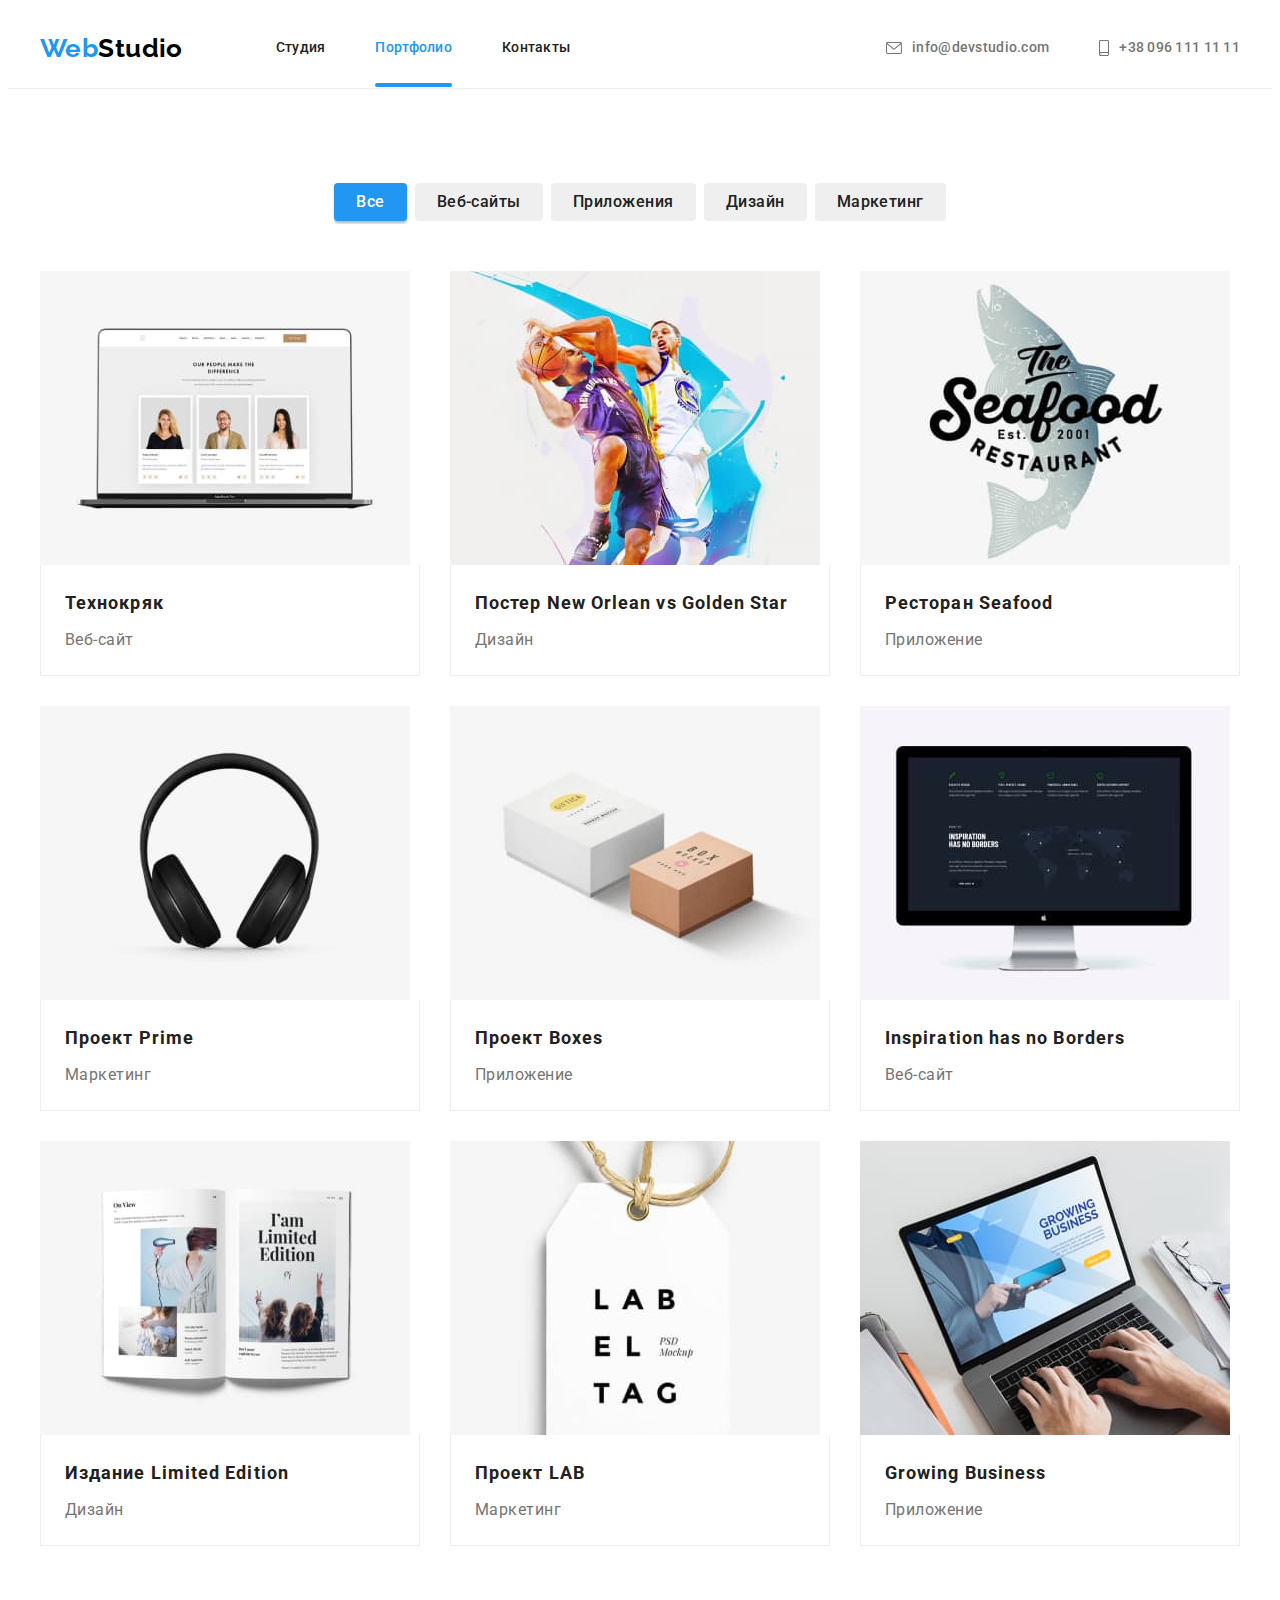
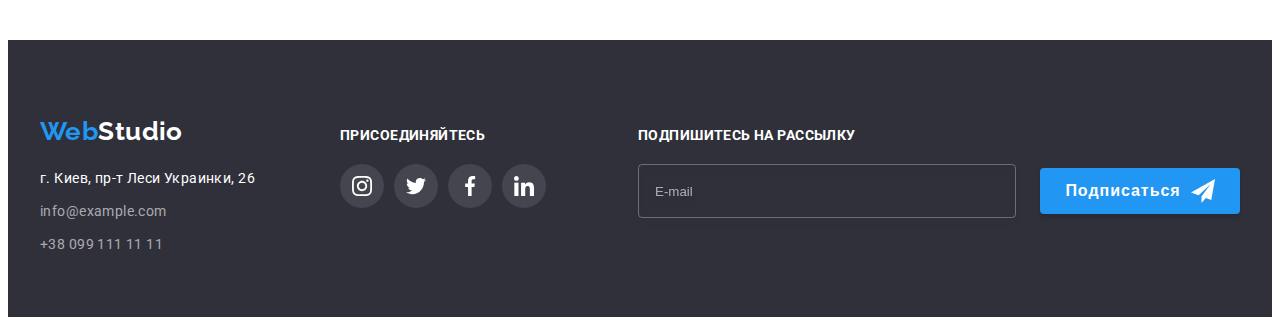
==== commit 1ac8f6d9: "add active button" ====
--- a/portfolio.html
+++ b/portfolio.html
@@ -72,7 +72,7 @@
         <div class="container">
           <ul class="filter-list list-reset">
             <li class="filter-list-item">
-              <button class="filter-btn" type="button">Все</button>
+              <button class="filter-btn active-btn" type="button">Все</button>
             </li>
             <li class="filter-list-item">
               <button class="filter-btn" type="button">Веб-сайты</button>
--- a/css/style.css
+++ b/css/style.css
@@ -588,6 +588,12 @@
   box-shadow: 0px 3px 1px rgba(0, 0, 0, 0.1), 0px 1px 2px rgba(0, 0, 0, 0.08),
     0px 2px 2px rgba(0, 0, 0, 0.12);
 }
+.active-btn {
+  background-color: var(--accent-color);
+  color: var(--title-color);
+  box-shadow: 0px 3px 1px rgba(0, 0, 0, 0.1), 0px 1px 2px rgba(0, 0, 0, 0.08),
+    0px 2px 2px rgba(0, 0, 0, 0.12);
+}
 .portfolio-list {
   display: flex;
   flex-wrap: wrap;
